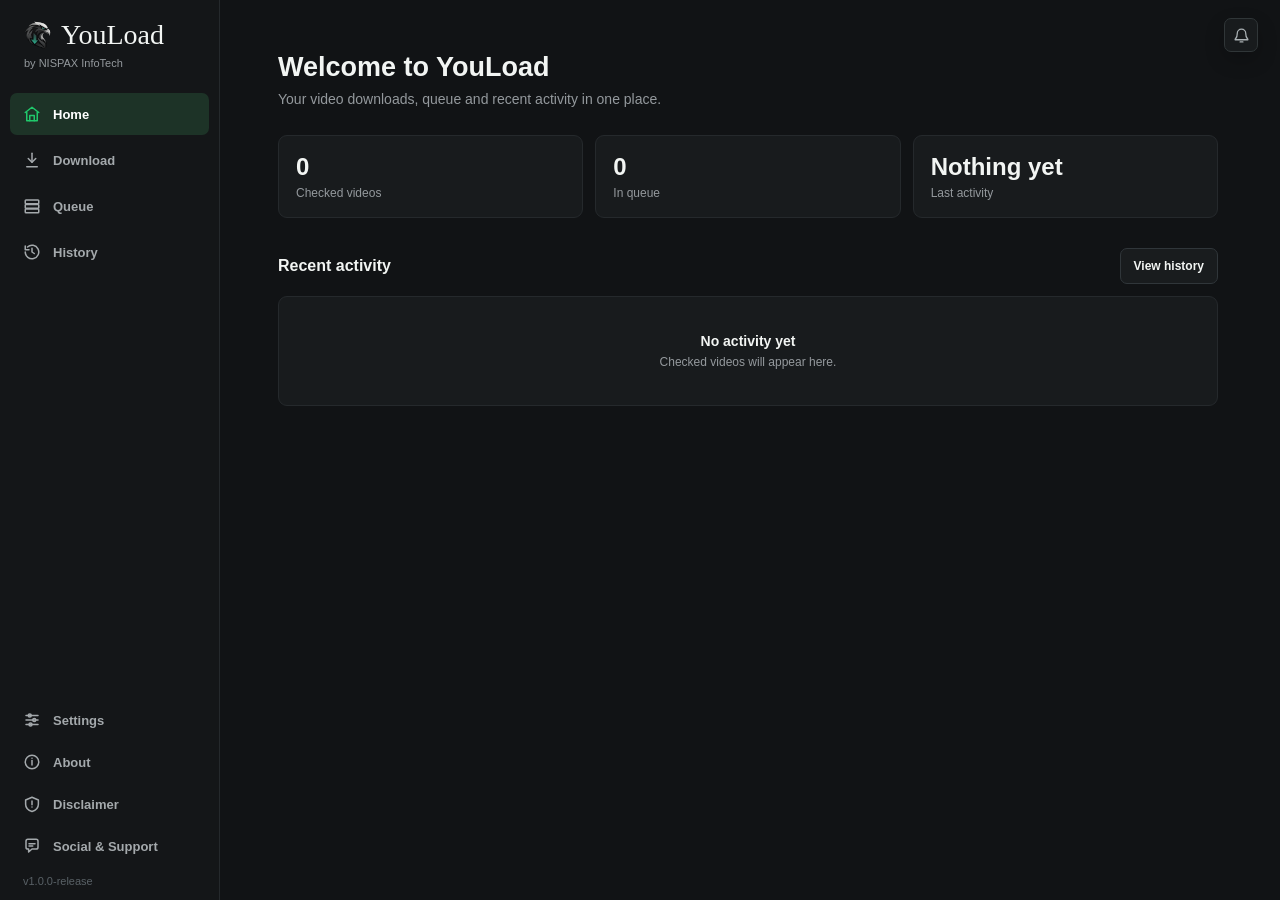
==== ui/index.html @ 34f49efd "Initial YouLoad release source" ====
<!DOCTYPE html>
<html lang="en">
<head>
    <meta charset="UTF-8">
    <meta name="viewport" content="width=device-width, initial-scale=1.0">
    <title>YouLoad</title>
    <link rel="stylesheet" href="css/style.css">
    <script src="qrc:///qtwebchannel/qwebchannel.js"></script>
</head>
<body>
    <div id="loadingScreen" class="loading-screen">
        <div class="loading-center">
            <img
                class="loading-icon"
                src="assets/youload-icon.png"
                alt="YouLoad"
            >
            <div class="loading-dots" aria-label="Loading">
                <span></span>
                <span></span>
                <span></span>
            </div>
            <div class="loading-tip-label">DID YOU KNOW</div>
            <div id="loadingMessage" class="loading-message">Loading a useful tip...</div>
        </div>
    </div>

    <div id="appShell" class="app-shell is-hidden">
        <aside class="sidebar">
            <div class="brand">
                <div class="brand-lockup">
                    <img
                        class="brand-icon"
                        src="assets/youload-icon.png"
                        alt=""
                    >
                    <div class="wordmark">YouLoad</div>
                </div>
                <div class="publisher">by NISPAX InfoTech</div>
            </div>

            <nav class="nav">
                <button class="nav-item active" data-page="home">
                    <svg class="nav-icon" viewBox="0 0 24 24" aria-hidden="true">
                        <path d="m3 10 9-7 9 7"/>
                        <path d="M5 9.5V21h14V9.5"/>
                        <path d="M9 21v-7h6v7"/>
                    </svg>
                    <span>Home</span>
                </button>
                <button class="nav-item" data-page="download">
                    <svg class="nav-icon" viewBox="0 0 24 24" aria-hidden="true">
                        <path d="M12 3v12"/>
                        <path d="m7 10 5 5 5-5"/>
                        <path d="M5 21h14"/>
                    </svg>
                    <span>Download</span>
                </button>
                <button class="nav-item" data-page="queue">
                    <svg class="nav-icon" viewBox="0 0 24 24" aria-hidden="true">
                        <rect x="3" y="4" width="18" height="5" rx="1"/>
                        <rect x="3" y="10" width="18" height="5" rx="1"/>
                        <rect x="3" y="16" width="18" height="5" rx="1"/>
                    </svg>
                    <span>Queue</span>
                </button>
                <button class="nav-item" data-page="history">
                    <svg class="nav-icon" viewBox="0 0 24 24" aria-hidden="true">
                        <path d="M3 12a9 9 0 1 0 3-6.7"/>
                        <path d="M3 4v5h5"/>
                        <path d="M12 7v5l3 2"/>
                    </svg>
                    <span>History</span>
                </button>
            </nav>

            <div class="sidebar-bottom">
                <button class="nav-item" data-page="settings">
                    <svg class="nav-icon" viewBox="0 0 24 24" aria-hidden="true">
                        <path d="M4 6h16"/>
                        <path d="M4 12h16"/>
                        <path d="M4 18h16"/>
                        <circle cx="9" cy="6" r="2"/>
                        <circle cx="15" cy="12" r="2"/>
                        <circle cx="10" cy="18" r="2"/>
                    </svg>
                    <span>Settings</span>
                </button>
                <button class="nav-item" data-page="about">
                    <svg class="nav-icon" viewBox="0 0 24 24" aria-hidden="true">
                        <circle cx="12" cy="12" r="9"/>
                        <path d="M12 10v6"/>
                        <path d="M12 7h.01"/>
                    </svg>
                    <span>About</span>
                </button>
                <button class="nav-item" data-page="disclaimer">
                    <svg class="nav-icon" viewBox="0 0 24 24" aria-hidden="true">
                        <path d="M12 3 3.5 6.7v5.6c0 4.9 3.2 8.1 8.5 9.7 5.3-1.6 8.5-4.8 8.5-9.7V6.7L12 3Z"/>
                        <path d="M12 8v5"/>
                        <path d="M12 16h.01"/>
                    </svg>
                    <span>Disclaimer</span>
                </button>
                <button class="nav-item" data-page="social">
                    <svg class="nav-icon" viewBox="0 0 24 24" aria-hidden="true">
                        <path d="M4 5.5A2.5 2.5 0 0 1 6.5 3h11A2.5 2.5 0 0 1 20 5.5v8a2.5 2.5 0 0 1-2.5 2.5H12l-4.5 4v-4h-1A2.5 2.5 0 0 1 4 13.5z"/>
                        <path d="M8 9h8M8 12h5"/>
                    </svg>
                    <span>Social &amp; Support</span>
                </button>
                <div class="app-version">v1.0.0-release</div>
            </div>
        </aside>

        <main class="main-content">
            <iframe id="pageFrame" class="page-frame" title="YouLoad page"></iframe>
        </main>
    </div>

    <button
        id="notificationToggle"
        class="notification-toggle is-hidden"
        type="button"
        title="Notifications"
        aria-label="Notifications"
        aria-expanded="false"
    >
        <svg viewBox="0 0 24 24" aria-hidden="true">
            <path d="M18 9a6 6 0 0 0-12 0c0 7-3 7-3 9h18c0-2-3-2-3-9"></path>
            <path d="M10 21h4"></path>
        </svg>
        <span id="notificationBadge" class="notification-badge is-hidden">0</span>
    </button>

    <section
        id="notificationPanel"
        class="notification-panel is-hidden"
        aria-live="polite"
        aria-label="Notifications"
    >
        <div class="notification-panel-header">
            <span>Notifications</span>
            <button
                id="dismissNotifications"
                class="notification-close"
                type="button"
                title="Dismiss notifications"
                aria-label="Dismiss notifications"
            >
                <svg viewBox="0 0 24 24" aria-hidden="true">
                    <path d="M6 6l12 12"></path>
                    <path d="M18 6L6 18"></path>
                </svg>
            </button>
        </div>
        <div id="notificationList" class="notification-list"></div>
    </section>

    <script src="js/app.js"></script>
</body>
</html>
---- ui/css/style.css ----
:root {
    --bg: #111315;
    --sidebar: #141618;
    --panel: #181b1d;
    --line: #25292c;
    --text: #f2f5f3;
    --muted: #94999d;
    --accent: #20c86b;
    --danger: #ff6b6b;
}

* {
    box-sizing: border-box;
}

html,
body {
    width: 100%;
    height: 100%;
    margin: 0;
    overflow: hidden;
}

body {
    background: var(--bg);
    color: var(--text);
    font-family: "Segoe UI", sans-serif;
}

button,
input {
    font: inherit;
}

.is-hidden,
.hidden {
    display: none !important;
}

/* =========================================================
   Loading
   ========================================================= */

.loading-screen {
    position: relative;
    width: 100%;
    height: 100%;
    overflow: hidden;
    display: flex;
    align-items: center;
    justify-content: center;
    background: #111214;
}

.loading-center {
    position: relative;
    z-index: 2;
    display: flex;
    flex-direction: column;
    align-items: center;
}

.loading-icon {
    width: 58px;
    height: 58px;
    object-fit: contain;
    margin-bottom: 17px;
}

.loading-dots {
    display: flex;
    align-items: center;
    justify-content: center;
    gap: 6px;
    height: 12px;
    margin-bottom: 25px;
}

.loading-dots span {
    width: 6px;
    height: 6px;
    border-radius: 50%;
    background: #f0f1f2;
    animation: loading-dot-bounce 1.1s ease-in-out infinite;
}

.loading-dots span:nth-child(2) {
    animation-delay: 0.14s;
}

.loading-dots span:nth-child(3) {
    animation-delay: 0.28s;
}

.loading-tip-label {
    margin-bottom: 10px;
    color: #f0f1f2;
    font-size: 12px;
    font-weight: 800;
    letter-spacing: 0;
    text-align: center;
}

.loading-message {
    width: min(430px, calc(100vw - 48px));
    min-height: 21px;
    color: #b9bdc3;
    font-size: 15px;
    line-height: 1.45;
    text-align: center;
    transition: opacity 0.22s ease, transform 0.22s ease;
}

.loading-message.is-changing {
    opacity: 0;
    transform: translateY(3px);
}

@keyframes loading-dot-bounce {
    0%, 60%, 100% {
        opacity: 0.4;
        transform: translateY(0);
    }
    30% {
        opacity: 1;
        transform: translateY(-4px);
    }
}

.notification-panel {
    position: fixed;
    z-index: 20;
    top: 62px;
    right: 22px;
    width: min(330px, calc(100% - 44px));
    overflow: hidden;
    border: 1px solid #303638;
    border-radius: 8px;
    background: rgba(24, 27, 29, 0.97);
    box-shadow: 0 18px 44px rgba(0, 0, 0, 0.34);
    animation: notification-in 0.22s ease-out both;
}

.notification-toggle {
    position: fixed;
    z-index: 21;
    top: 18px;
    right: 22px;
    width: 34px;
    height: 34px;
    display: grid;
    place-items: center;
    padding: 0;
    border: 1px solid #303638;
    border-radius: 7px;
    background: #181b1d;
    color: #aab1b4;
    cursor: pointer;
    box-shadow: 0 8px 20px rgba(0, 0, 0, 0.2);
}

.notification-toggle:hover,
.notification-toggle[aria-expanded="true"] {
    border-color: #454d50;
    color: #ffffff;
}

.notification-toggle svg {
    width: 17px;
    height: 17px;
    fill: none;
    stroke: currentColor;
    stroke-width: 1.8;
    stroke-linecap: round;
    stroke-linejoin: round;
}

.notification-badge {
    position: absolute;
    top: -5px;
    right: -5px;
    min-width: 16px;
    height: 16px;
    display: grid;
    place-items: center;
    padding: 0 4px;
    border: 2px solid #111214;
    border-radius: 999px;
    background: #20c86b;
    color: #07140d;
    font-size: 9px;
    font-weight: 800;
}

.notification-panel-header {
    display: flex;
    align-items: center;
    justify-content: space-between;
    padding: 13px 15px;
    border-bottom: 1px solid var(--line);
    color: #f2f5f3;
    font-size: 12px;
    font-weight: 700;
}

.notification-close {
    width: 24px;
    height: 24px;
    display: grid;
    place-items: center;
    padding: 0;
    border: 0;
    background: transparent;
    color: #8c9599;
    cursor: pointer;
}

.notification-close:hover {
    color: #ffffff;
}

.notification-close svg {
    width: 15px;
    height: 15px;
    fill: none;
    stroke: currentColor;
    stroke-width: 2;
    stroke-linecap: round;
}

.notification-list {
    display: grid;
}

.notification-item {
    display: flex;
    gap: 10px;
    padding: 13px 15px;
    color: #c6cdcf;
}

.notification-item + .notification-item {
    border-top: 1px solid #25292c;
}

.notification-dot {
    width: 7px;
    height: 7px;
    flex: 0 0 7px;
    margin-top: 4px;
    border-radius: 50%;
    background: var(--accent);
    box-shadow: 0 0 10px rgba(32, 200, 107, 0.6);
}

.notification-item strong {
    display: block;
    color: #f2f5f3;
    font-size: 12px;
}

.notification-item p {
    margin: 4px 0 0;
    color: #8f999d;
    font-size: 11px;
    line-height: 1.45;
}

.notification-empty {
    padding: 16px 15px;
    color: #8f999d;
    font-size: 11px;
}

@keyframes notification-in {
    from {
        opacity: 0;
        transform: translateY(-8px);
    }
    to {
        opacity: 1;
        transform: translateY(0);
    }
}

@keyframes loading-ring {
    0%, 100% {
        transform: scale(0.96);
        opacity: 0.72;
    }
    50% {
        transform: scale(1.04);
        opacity: 1;
    }
}

@keyframes loading-float {
    0%, 100% {
        transform: translateY(0);
    }
    50% {
        transform: translateY(-4px);
    }
}

@keyframes loading-dot {
    0%, 100% {
        opacity: 0.45;
        transform: scale(0.85);
    }
    50% {
        opacity: 1;
        transform: scale(1);
    }
}

@keyframes loading-progress {
    0% {
        transform: translateX(-160%);
    }
    100% {
        transform: translateX(420%);
    }
}

@keyframes dots {
    0% { content: ""; }
    25% { content: "."; }
    50% { content: ".."; }
    75%, 100% { content: "..."; }
}

/* =========================================================
   App shell
   ========================================================= */

.app-shell {
    display: flex;
    width: 100%;
    height: 100%;
}

.sidebar {
    width: 220px;
    flex: 0 0 220px;
    display: flex;
    flex-direction: column;
    padding: 18px 10px 13px;
    border-right: 1px solid var(--line);
    background: var(--sidebar);
}

.brand {
    padding: 3px 14px 24px;
}

.brand-lockup {
    display: flex;
    align-items: center;
    gap: 9px;
}

.brand-icon {
    width: 28px;
    height: 28px;
    flex: 0 0 28px;
    object-fit: contain;
    border-radius: 7px;
}

.wordmark {
    font-family: Jokerman, cursive;
    font-size: 28px;
    line-height: 1;
}

.publisher {
    margin-top: 8px;
    color: var(--muted);
    font-size: 11px;
}

.nav {
    display: flex;
    flex-direction: column;
    gap: 4px;
}

.nav-item {
    width: 100%;
    height: 42px;
    display: flex;
    align-items: center;
    gap: 12px;
    padding: 0 13px;
    border: 0;
    border-radius: 7px;
    background: transparent;
    color: #a4a9ac;
    cursor: pointer;
    font-size: 13px;
    font-weight: 600;
    text-align: left;
}

.nav-item:hover {
    background: #202326;
    color: #f2f3f4;
}

.nav-item.active {
    background: #1d3327;
    color: #ffffff;
}

.nav-icon {
    width: 18px;
    height: 18px;
    flex: 0 0 18px;
    fill: none;
    stroke: currentColor;
    stroke-width: 2;
    stroke-linecap: round;
    stroke-linejoin: round;
}

.nav-item.active .nav-icon {
    color: var(--accent);
}

.sidebar-bottom {
    margin-top: auto;
}

.app-version {
    margin-top: 8px;
    padding: 0 13px;
    color: #596166;
    font-size: 11px;
}

/* =========================================================
   Main content
   ========================================================= */

.main-content {
    flex: 1;
    min-width: 0;
    height: 100%;
    padding: 52px 58px;
    overflow: hidden;
}

.page-frame {
    width: 100%;
    height: 100%;
    border: 0;
    display: block;
    background: transparent;
}

.page-view {
    width: min(940px, 100%);
    min-height: 100%;
    padding-bottom: 50px;
}

.social-grid {
    display: grid;
    grid-template-columns: repeat(2, minmax(0, 1fr));
    gap: 10px;
    margin-top: 30px;
}

.social-section-label {
    margin-top: 28px;
    color: var(--accent);
    font-size: 10px;
    font-weight: 800;
    letter-spacing: 1.4px;
    text-transform: uppercase;
}

.social-section-support {
    margin-top: 27px;
}

.social-card {
    min-height: 76px;
    display: flex;
    align-items: center;
    gap: 13px;
    padding: 15px 17px;
    border: 1px solid var(--line);
    border-radius: 8px;
    background: #181b1d;
    color: var(--text);
    text-decoration: none;
    transition: border-color 0.18s ease, background 0.18s ease, transform 0.18s ease;
}

.social-card:hover {
    border-color: #3b4548;
    background: #1c2022;
    transform: translateY(-2px);
}

.social-card > span:nth-child(2) {
    min-width: 0;
    display: grid;
    gap: 4px;
}

.social-card strong {
    font-size: 13px;
}

.social-card small {
    overflow: hidden;
    color: var(--muted);
    font-size: 11px;
    text-overflow: ellipsis;
    white-space: nowrap;
}

.social-card-icon {
    width: 32px;
    height: 32px;
    flex: 0 0 32px;
    display: grid;
    place-items: center;
    border-radius: 8px;
    background: #252a2d;
    color: #f2f5f3;
}

.social-card-icon svg {
    width: 18px;
    height: 18px;
    fill: none;
    stroke: currentColor;
    stroke-linecap: round;
    stroke-linejoin: round;
    stroke-width: 1.7;
}

.social-card-icon img {
    width: 20px;
    height: 20px;
    display: block;
    object-fit: contain;
}

.social-card-icon .icon-fill {
    fill: currentColor;
    stroke: none;
}

.social-icon-youtube {
    background: #342021;
    color: #ff6b6b;
    font-size: 13px;
}

.social-icon-instagram {
    background: #302633;
    color: #e3a9d3;
}

.social-icon-discord {
    background: #242b39;
    color: #9bb5e8;
    font-size: 22px;
}

.social-card-arrow {
    margin-left: auto;
    color: #697276;
}

.social-card-arrow svg {
    width: 15px;
    height: 15px;
    fill: none;
    stroke: currentColor;
    stroke-linecap: round;
    stroke-linejoin: round;
    stroke-width: 1.5;
}

/* =========================================================
   Page scrollbar
   ========================================================= */

body:has(.page-view) {
    overflow-x: hidden;
    overflow-y: auto;

    scrollbar-width: thin;
    scrollbar-color: rgba(110, 120, 120, 0.38) transparent;
}

body:has(.page-view)::-webkit-scrollbar {
    width: 6px;
}

body:has(.page-view)::-webkit-scrollbar-track {
    background: transparent;
}

body:has(.page-view)::-webkit-scrollbar-thumb {
    background: rgba(110, 120, 120, 0.38);
    border-radius: 999px;
}

body:has(.page-view)::-webkit-scrollbar-thumb:hover {
    background: var(--accent);
}

body:has(.page-view)::-webkit-scrollbar-button {
    display: none;
    width: 0;
    height: 0;
}

/* =========================================================
   Typography
   ========================================================= */

.page-heading h1 {
    margin: 0;
    font-size: 27px;
    font-weight: 600;
}

.page-heading p {
    margin: 8px 0 25px;
    color: var(--muted);
    font-size: 14px;
}

/* =========================================================
   Buttons
   ========================================================= */

.primary-button {
    height: 46px;
    padding: 0 20px;
    border: 0;
    border-radius: 8px;
    background: var(--accent);
    color: #07150d;
    cursor: pointer;
    font-size: 13px;
    font-weight: 700;
}

.primary-button:hover {
    filter: brightness(1.04);
}

.primary-button:disabled {
    opacity: 0.5;
    cursor: default;
    filter: none;
}

.secondary-button {
    height: 36px;
    padding: 0 13px;
    border: 1px solid #30363a;
    border-radius: 7px;
    background: #191c1e;
    color: var(--text);
    cursor: pointer;
    font-size: 12px;
    font-weight: 600;
}

.secondary-button:hover {
    background: #212528;
}

/* =========================================================
   Download
   ========================================================= */

.url-row {
    display: flex;
    gap: 10px;
}

.url-row input {
    flex: 1;
    min-width: 0;
    height: 46px;
    padding: 0 15px;
    border: 1px solid #2a2f32;
    border-radius: 8px;
    outline: none;
    background: #171a1c;
    color: var(--text);
}

.url-row input:focus {
    border-color: #355b45;
}

.url-message {
    min-height: 22px;
    margin-top: 9px;
    color: var(--muted);
    font-size: 12px;
}

.loader-view {
    width: 100%;
    padding: 85px 20px;
    text-align: center;
}

.spinner {
    width: 28px;
    height: 28px;
    margin: 0 auto 17px;
    border: 3px solid #2a3032;
    border-top-color: var(--accent);
    border-radius: 50%;
    animation: spin 0.8s linear infinite;
}

@keyframes spin {
    to {
        transform: rotate(360deg);
    }
}

.loader-title {
    font-size: 15px;
    font-weight: 600;
}

.loader-subtitle {
    margin-top: 7px;
    color: var(--muted);
    font-size: 12px;
}

.video-view {
    display: flex;
    gap: 22px;
    margin-top: 26px;
    padding: 16px;
    border: 1px solid var(--line);
    border-radius: 10px;
    background: var(--panel);
}

.video-thumbnail {
    width: 260px;
    height: 146px;
    flex: 0 0 260px;
    object-fit: cover;
    border-radius: 7px;
    background: #0c0d0e;
}

.video-details {
    flex: 1;
    min-width: 0;
    padding-top: 6px;
}

.video-details h2 {
    display: block;
    margin: 0 0 10px;
    color: var(--text);
    font-size: 20px;
    line-height: 1.3;
    font-weight: 600;
}

.video-meta {
    display: flex;
    gap: 8px;
    margin-top: 11px;
    color: var(--muted);
    font-size: 13px;
}

.loaded-message {
    margin-top: 22px;
    color: var(--accent);
    font-size: 12px;
}

.download-actions {
    display: flex;
    gap: 9px;
    margin-top: 22px;
}

.download-note {
    margin-top: 10px;
    color: var(--muted);
    font-size: 11px;
}

/* =========================================================
   Dashboard
   ========================================================= */

.dashboard-grid {
    display: grid;
    grid-template-columns: repeat(3, minmax(0, 1fr));
    gap: 12px;
    margin-top: 28px;
}

.stat-card {
    padding: 17px;
    border: 1px solid var(--line);
    border-radius: 9px;
    background: var(--panel);
}

.stat-value {
    font-size: 24px;
    font-weight: 600;
}

.stat-label {
    margin-top: 5px;
    color: var(--muted);
    font-size: 12px;
}

/* =========================================================
   Lists
   ========================================================= */

.section-heading {
    display: flex;
    align-items: center;
    justify-content: space-between;
    gap: 16px;
    margin: 30px 0 12px;
}

.section-heading h2 {
    margin: 0;
    font-size: 16px;
    font-weight: 600;
}

.section-note {
    margin-top: 5px;
    color: var(--muted);
    font-size: 11px;
}

.list-panel {
    border: 1px solid var(--line);
    border-radius: 9px;
    overflow: hidden;
    background: var(--panel);
}

.list-item {
    display: flex;
    align-items: center;
    gap: 14px;
    min-height: 82px;
    padding: 12px 14px;
    border-bottom: 1px solid var(--line);
}

.list-item:last-child {
    border-bottom: 0;
}

.list-thumb {
    width: 100px;
    height: 56px;
    flex: 0 0 100px;
    object-fit: cover;
    border-radius: 5px;
    background: #0c0d0e;
}

.list-content {
    flex: 1;
    min-width: 0;
}

.list-title {
    overflow: hidden;
    color: var(--text);
    font-size: 13px;
    font-weight: 600;
    text-overflow: ellipsis;
    white-space: nowrap;
}

.list-meta {
    margin-top: 5px;
    color: var(--muted);
    font-size: 11px;
}

.list-action {
    height: 32px;
    padding: 0 10px;
    border: 1px solid #30363a;
    border-radius: 6px;
    background: transparent;
    color: #aeb4b8;
    cursor: pointer;
    font-size: 11px;
}

.list-action:hover {
    color: #ffffff;
    background: #232729;
}

.empty-panel {
    padding: 36px 20px;
    text-align: center;
}

.empty-title {
    font-size: 14px;
    font-weight: 600;
}

.empty-subtitle {
    margin-top: 6px;
    color: var(--muted);
    font-size: 12px;
}

/* =========================================================
   Settings
   ========================================================= */

.settings-group,
.about-group {
    margin-top: 28px;
    border: 1px solid var(--line);
    border-radius: 9px;
    background: var(--panel);
}

.settings-row {
    display: flex;
    align-items: center;
    justify-content: space-between;
    min-height: 58px;
    padding: 0 16px;
    border-bottom: 1px solid var(--line);
    gap: 20px;
}

.settings-row:last-child {
    border-bottom: 0;
}

.settings-name {
    font-size: 13px;
    font-weight: 600;
}

.settings-value {
    color: var(--muted);
    font-size: 12px;
    text-align: right;
}

.danger-button {
    margin-top: 18px;
    height: 38px;
    padding: 0 14px;
    border: 1px solid #533033;
    border-radius: 7px;
    background: #241719;
    color: #ff8c8c;
    cursor: pointer;
    font-size: 12px;
    font-weight: 600;
}

.update-results {
    border: 1px solid var(--line);
    border-radius: 9px;
    overflow: hidden;
    background: var(--panel);
}

.update-empty {
    padding: 20px 16px;
    color: var(--muted);
    font-size: 12px;
}

/* =========================================================
   About / Disclaimer
   ========================================================= */

.about-group {
    padding: 19px;
}

.about-group + .about-group {
    margin-top: 12px;
}

.about-group h2 {
    margin: 0 0 9px;
    font-size: 15px;
    font-weight: 600;
}

.about-group p {
    margin: 0;
    color: var(--muted);
    font-size: 12px;
    line-height: 1.7;
}

.about-group p + p {
    margin-top: 10px;
}

.about-footer {
    margin-top: 25px;
    margin-bottom: 20px;
    padding-top: 18px;
    border-top: 1px solid var(--line);
    color: var(--muted);
    font-size: 11px;
    line-height: 1.6;
}

.page-footer {
    display: flex;
    flex-direction: column;
    align-items: center;
    justify-content: center;
    gap: 6px;
    margin-top: 36px;
    padding: 18px 0 10px;
    border-top: 1px solid var(--line);
    color: var(--muted);
    font-size: 11px;
    line-height: 1.7;
    text-align: center;
    background: transparent;
}

.page-footer div {
    margin: 0;
}

/* =========================================================
   Responsive
   ========================================================= */

@media (max-width: 760px) {
    .dashboard-grid {
        grid-template-columns: 1fr;
    }

    .main-content {
        padding: 32px 24px;
    }

    .video-view {
        flex-direction: column;
    }

    .video-thumbnail {
        width: 100%;
        height: auto;
        aspect-ratio: 16 / 9;
        flex-basis: auto;
    }

    .page-footer {
        margin-top: 34px;
        padding: 20px 0 28px;
    }

    .page-footer div + div {
        margin-top: 5px;
    }
}

/* =========================================================
   Updater
   ========================================================= */

.update-results {
    border: 1px solid var(--line);
    border-radius: 9px;
    overflow: hidden;
    background: var(--panel);
}

.update-row {
    display: grid;
    grid-template-columns: minmax(180px, 1fr) auto auto auto;
    align-items: center;
    gap: 18px;
    min-height: 70px;
    padding: 12px 16px;
    border-bottom: 1px solid var(--line);
}

.update-row:last-child {
    border-bottom: 0;
}

.update-name {
    color: var(--text);
    font-size: 13px;
    font-weight: 600;
}

.update-source {
    margin-top: 4px;
    color: var(--muted);
    font-size: 10px;
}

.update-version {
    color: var(--muted);
    font-size: 11px;
    white-space: nowrap;
}

.update-arrow {
    margin: 0 5px;
    color: #596166;
}

.update-status {
    min-width: 106px;
    text-align: right;
    font-size: 11px;
    font-weight: 600;
}

.update-status-ok {
    color: var(--accent);
}

.update-status-update {
    color: #e7b83e;
}

.update-status-missing {
    color: var(--danger);
}

.update-status-muted {
    color: var(--muted);
}

.update-action {
    height: 32px;
    padding: 0 11px;
    border: 1px solid #30363a;
    border-radius: 6px;
    background: #191c1e;
    color: var(--text);
    cursor: pointer;
    font-size: 11px;
    font-weight: 600;
}

.update-action:hover {
    background: #212528;
}

.update-action:disabled {
    opacity: 0.45;
    cursor: default;
}

.update-empty {
    padding: 20px 16px;
    color: var(--muted);
    font-size: 12px;
}

.update-error {
    color: var(--danger);
}

@media (max-width: 900px) {
    .update-row {
        grid-template-columns: 1fr auto;
    }

    .update-version,
    .update-status {
        text-align: left;
    }
}


.update-header-actions {
    display: flex;
    align-items: center;
    gap: 8px;
}

.icon-button svg {
    width: 16px;
    height: 16px;
    fill: none;
    stroke: currentColor;
    stroke-width: 1.8;
    stroke-linecap: round;
    stroke-linejoin: round;
}

.info-modal {
    position: fixed;
    inset: 0;
    z-index: 1000;
    display: flex;
    align-items: center;
    justify-content: center;
    padding: 24px;
}

.info-modal-backdrop {
    position: absolute;
    inset: 0;
    background: rgba(0, 0, 0, 0.58);
}

.info-modal-panel {
    position: relative;
    width: min(620px, 100%);
    max-height: min(720px, 88vh);
    overflow: auto;
    border: 1px solid #2c3235;
    border-radius: 10px;
    background: #171a1c;
    box-shadow: 0 18px 50px rgba(0, 0, 0, 0.45);
}

.info-modal-panel::-webkit-scrollbar {
    width: 5px;
}

.info-modal-panel::-webkit-scrollbar-track {
    background: transparent;
}

.info-modal-panel::-webkit-scrollbar-thumb {
    background: rgba(110, 120, 120, 0.28);
    border-radius: 999px;
}

.info-modal-panel::-webkit-scrollbar-thumb:hover {
    background: var(--accent);
}

.info-modal-header {
    display: flex;
    align-items: flex-start;
    justify-content: space-between;
    gap: 18px;
    padding: 20px 20px 16px;
    border-bottom: 1px solid var(--line);
}

.info-modal-header h2 {
    margin: 0;
    font-size: 17px;
    font-weight: 600;
}

.info-modal-header p {
    margin: 6px 0 0;
    color: var(--muted);
    font-size: 12px;
    line-height: 1.5;
}

.info-modal-body {
    padding: 6px 20px 20px;
}

.dependency-info-item {
    padding: 15px 0;
    border-bottom: 1px solid var(--line);
}

.dependency-info-name {
    color: var(--text);
    font-size: 13px;
    font-weight: 600;
}

.dependency-info-item p {
    margin: 6px 0 0;
    color: var(--muted);
    font-size: 12px;
    line-height: 1.65;
}

.dependency-info-note {
    margin-top: 16px;
    padding: 14px;
    border: 1px solid #30363a;
    border-radius: 8px;
    background: #191c1e;
}

.dependency-info-note strong {
    color: var(--text);
    font-size: 12px;
}

.dependency-info-note p {
    margin: 7px 0 0;
    color: var(--muted);
    font-size: 11px;
    line-height: 1.65;
}


/* =========================================================
   Downloader controls
   ========================================================= */

.download-options {
    display: grid;
    grid-template-columns: minmax(0, 1.25fr) minmax(220px, 1fr);
    gap: 10px;
    margin-top: 22px;
}

.option-field {
    min-width: 0;
}

.option-field label {
    display: block;
    margin-bottom: 7px;
    color: var(--muted);
    font-size: 11px;
    font-weight: 600;
}

.option-field select,
.folder-button {
    width: 100%;
    height: 40px;
    border: 1px solid #2d3336;
    border-radius: 7px;
    background: #151819;
    color: var(--text);
    font-size: 12px;
}

.option-field select {
    padding: 0 11px;
    outline: none;
}

.option-field select:focus {
    border-color: #355b45;
}

.folder-button {
    display: block;
    padding: 0 11px;
    overflow: hidden;
    cursor: pointer;
    text-align: left;
    text-overflow: ellipsis;
    white-space: nowrap;
}

.folder-button:hover {
    background: #1d2022;
}

.download-progress {
    margin-top: 16px;
    padding: 14px 16px;
    border: 1px solid var(--line);
    border-radius: 9px;
    background: var(--panel);
}

.download-progress-head {
    display: flex;
    align-items: center;
    justify-content: space-between;
    gap: 12px;
    font-size: 12px;
    font-weight: 600;
}

.progress-track {
    width: 100%;
    height: 6px;
    margin-top: 11px;
    overflow: hidden;
    border-radius: 999px;
    background: #24292b;
}

.progress-bar {
    width: 0;
    height: 100%;
    border-radius: inherit;
    background: var(--accent);
    transition: width 0.2s ease;
}

.download-progress-meta {
    display: flex;
    justify-content: space-between;
    gap: 12px;
    margin-top: 8px;
    color: var(--muted);
    font-size: 11px;
}

.download-progress-actions {
    display: flex;
    justify-content: flex-end;
    gap: 8px;
    margin-top: 13px;
}

@media (max-width: 800px) {
    .download-options {
        grid-template-columns: 1fr;
    }
}


.download-options-grid {
    display: grid;
    grid-template-columns: minmax(0, 1fr) minmax(0, 1fr);
    gap: 12px;
    margin-top: 22px;
}

.download-options-grid .option-field:last-child {
    grid-column: 1 / -1;
}

.option-field {
    min-width: 0;
}

.option-field label {
    display: block;
    margin-bottom: 7px;
    color: #aeb4b8;
    font-size: 11px;
    font-weight: 600;
}

.quality-select,
.folder-button {
    width: 100%;
    min-height: 40px;
    border: 1px solid #30363a;
    border-radius: 7px;
    background: #191c1e;
    color: var(--text);
    font-size: 12px;
}

.quality-select {
    padding: 0 11px;
    outline: none;
}

.quality-select:focus {
    border-color: #355b45;
}

.folder-button {
    padding: 0 12px;
    cursor: pointer;
    text-align: left;
}

.folder-button:hover {
    background: #212528;
}

.quality-select:disabled,
.folder-button:disabled {
    opacity: 0.5;
    cursor: default;
}

.option-hint {
    margin-top: 6px;
    color: #62696d;
    font-size: 10px;
}

@media (max-width: 760px) {
    .download-options-grid {
        grid-template-columns: 1fr;
    }

    .download-options-grid .option-field:last-child {
        grid-column: auto;
    }
}
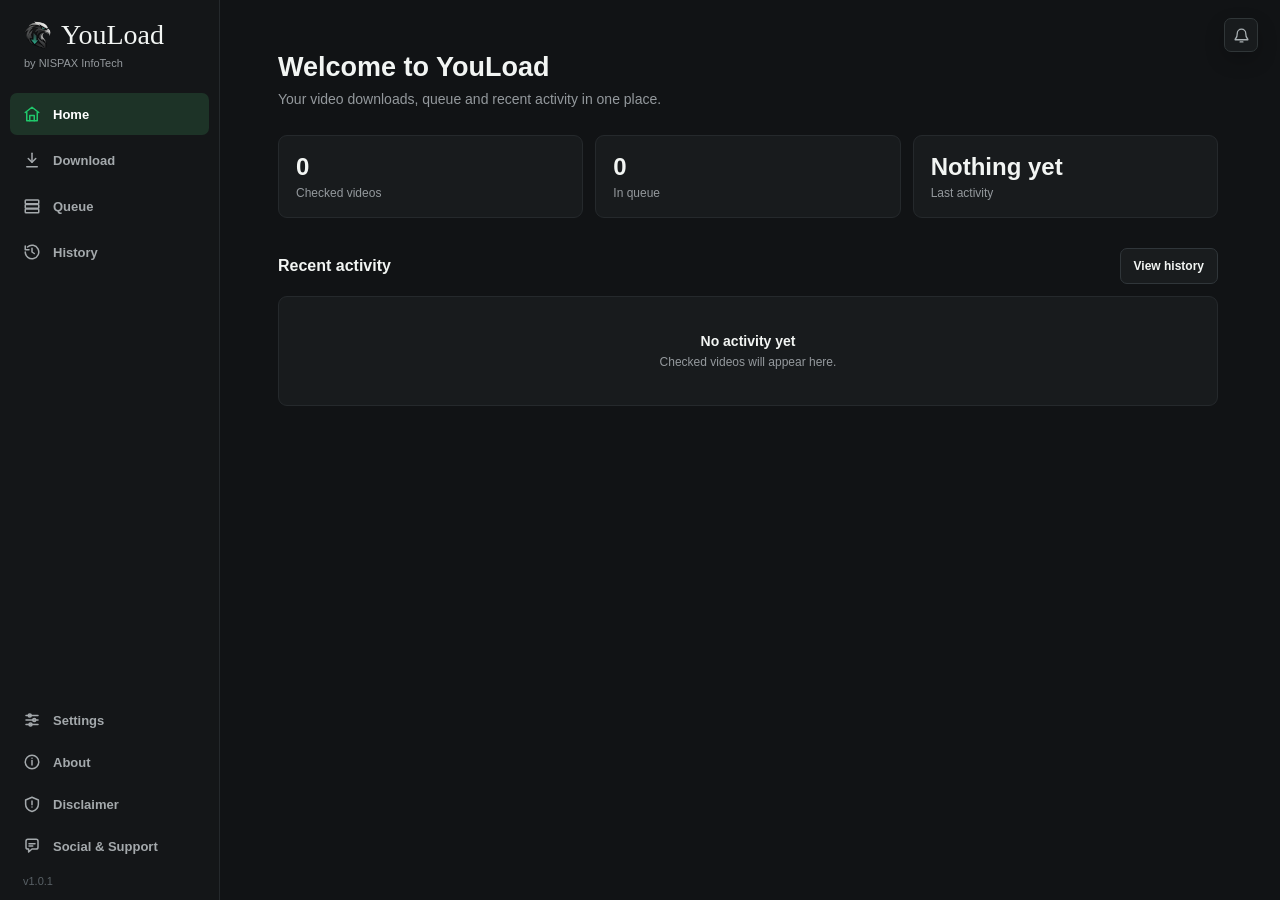
==== commit 3beae725: "Update index.html" ====
--- a/ui/index.html
+++ b/ui/index.html
@@ -109,7 +109,7 @@
                     </svg>
                     <span>Social &amp; Support</span>
                 </button>
-                <div class="app-version">v1.0.0-release</div>
+                <div class="app-version">v1.0.1</div>
             </div>
         </aside>
 
